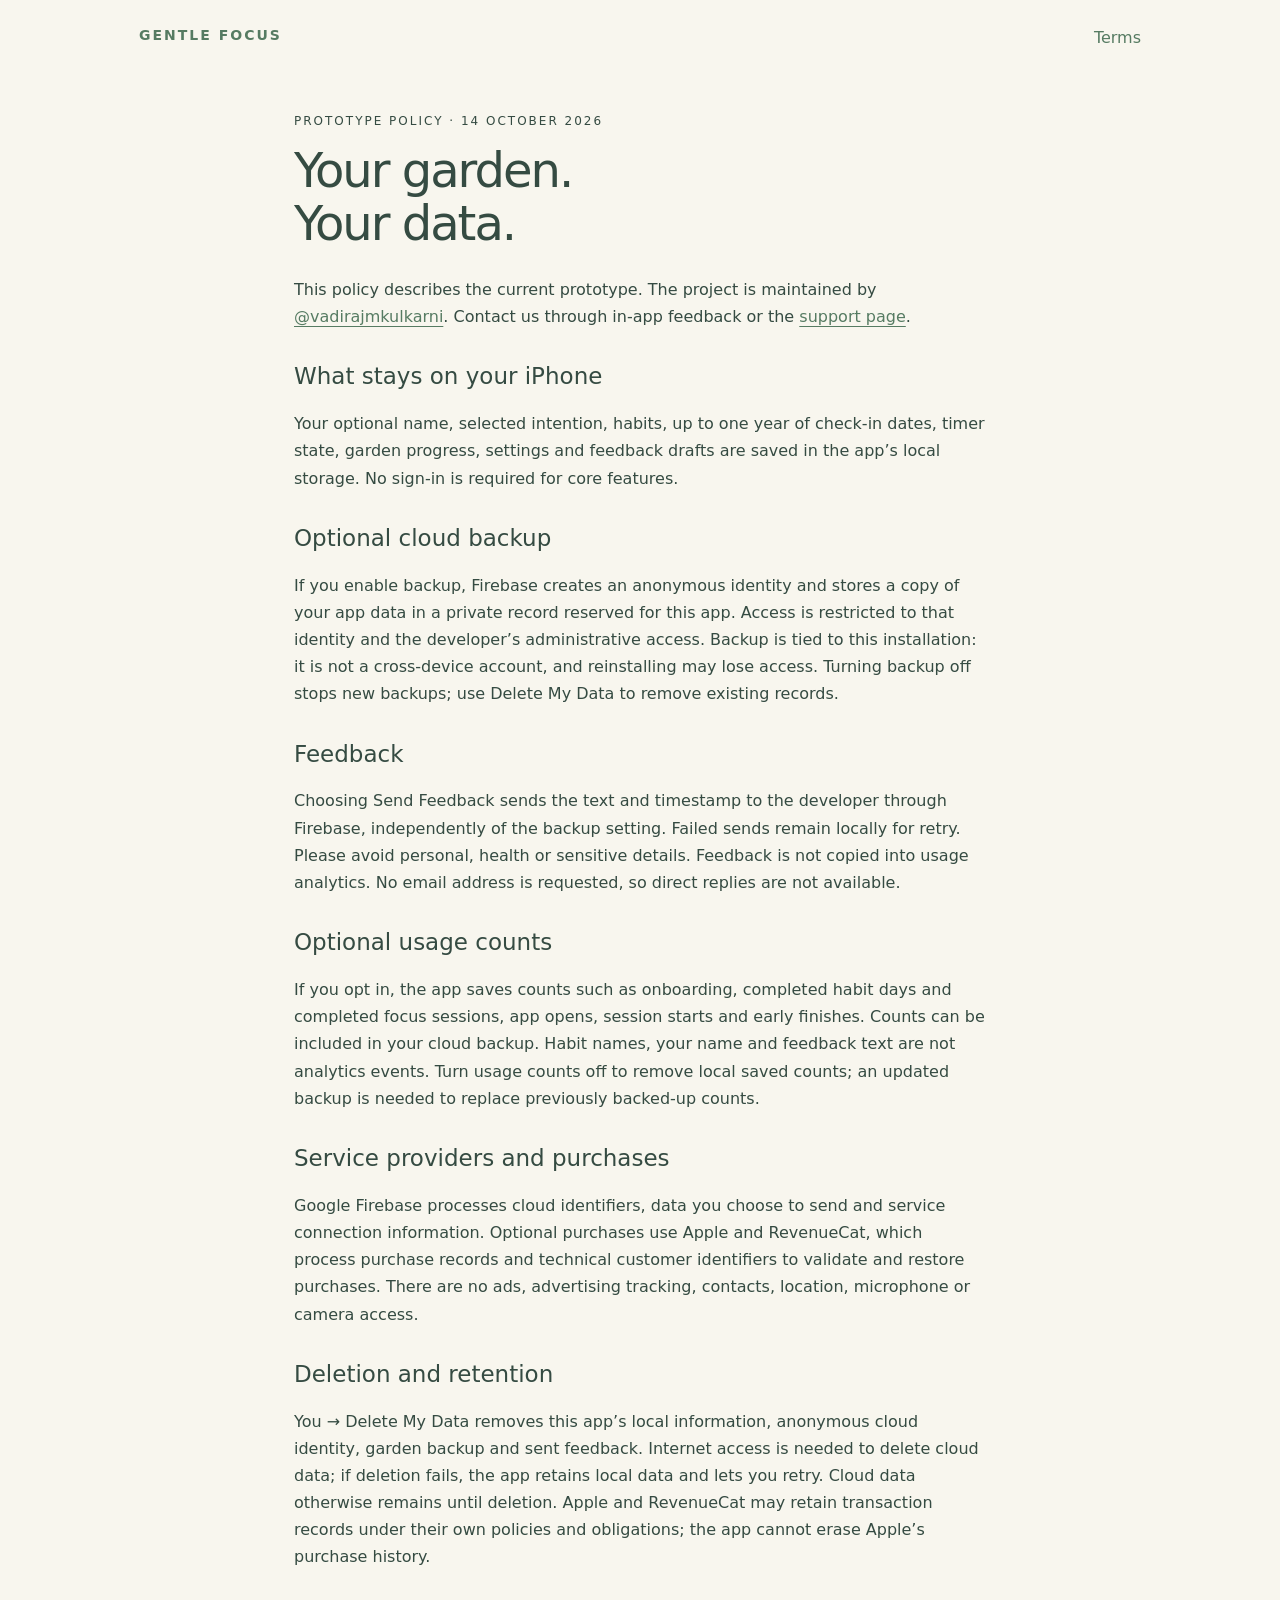
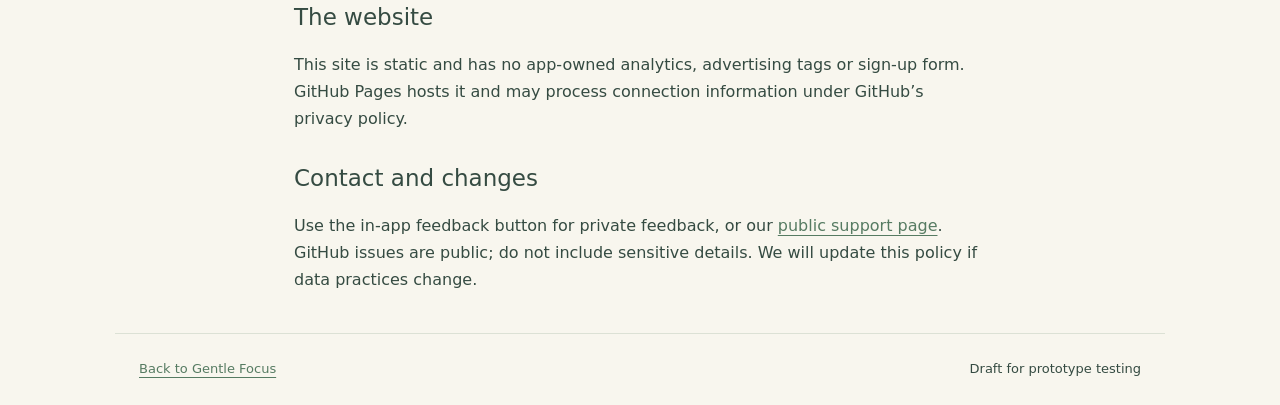
==== privacy.html @ a33cb8fe "Publish Gentle Focus app details, privacy and terms" ====
<!doctype html><html lang="en"><head><meta charset="utf-8"><meta name="viewport" content="width=device-width,initial-scale=1"><title>Privacy — Gentle Focus</title><link rel="stylesheet" href="style.css"></head><body><header><a class="brand" href="index.html">GENTLE FOCUS</a><nav><a href="terms.html">Terms</a></nav></header><main class="policy"><p class="eyebrow">Prototype policy · 14 October 2026</p><h1>Your garden.<br>Your data.</h1><p>This policy describes the current prototype. The project is maintained by <a href="https://github.com/vadirajmkulkarni">@vadirajmkulkarni</a>. Contact us through in-app feedback or the <a href="https://github.com/vadirajmkulkarni/gentle-focus-site/issues">support page</a>.</p><h2>What stays on your iPhone</h2><p>Your optional name, selected intention, habits, up to one year of check-in dates, timer state, garden progress, settings and feedback drafts are saved in the app’s local storage. No sign-in is required for core features.</p><h2>Optional cloud backup</h2><p>If you enable backup, Firebase creates an anonymous identity and stores a copy of your app data in a private record reserved for this app. Access is restricted to that identity and the developer’s administrative access. Backup is tied to this installation: it is not a cross-device account, and reinstalling may lose access. Turning backup off stops new backups; use Delete My Data to remove existing records.</p><h2>Feedback</h2><p>Choosing Send Feedback sends the text and timestamp to the developer through Firebase, independently of the backup setting. Failed sends remain locally for retry. Please avoid personal, health or sensitive details. Feedback is not copied into usage analytics. No email address is requested, so direct replies are not available.</p><h2>Optional usage counts</h2><p>If you opt in, the app saves counts such as onboarding, completed habit days and completed focus sessions, app opens, session starts and early finishes. Counts can be included in your cloud backup. Habit names, your name and feedback text are not analytics events. Turn usage counts off to remove local saved counts; an updated backup is needed to replace previously backed-up counts.</p><h2>Service providers and purchases</h2><p>Google Firebase processes cloud identifiers, data you choose to send and service connection information. Optional purchases use Apple and RevenueCat, which process purchase records and technical customer identifiers to validate and restore purchases. There are no ads, advertising tracking, contacts, location, microphone or camera access.</p><h2>Deletion and retention</h2><p>You → Delete My Data removes this app’s local information, anonymous cloud identity, garden backup and sent feedback. Internet access is needed to delete cloud data; if deletion fails, the app retains local data and lets you retry. Cloud data otherwise remains until deletion. Apple and RevenueCat may retain transaction records under their own policies and obligations; the app cannot erase Apple’s purchase history.</p><h2>The website</h2><p>This site is static and has no app-owned analytics, advertising tags or sign-up form. GitHub Pages hosts it and may process connection information under GitHub’s privacy policy.</p><h2>Contact and changes</h2><p>Use the in-app feedback button for private feedback, or our <a href="https://github.com/vadirajmkulkarni/gentle-focus-site/issues">public support page</a>. GitHub issues are public; do not include sensitive details. We will update this policy if data practices change.</p></main><footer><a href="index.html">Back to Gentle Focus</a><span>Draft for prototype testing</span></footer></body></html>
---- style.css ----
:root{color-scheme:light;--ink:#354b42;--moss:#567b62;--paper:#f8f6ee}*{box-sizing:border-box}body{margin:0;background:var(--paper);color:var(--ink);font-family:ui-sans-serif,system-ui,-apple-system,sans-serif;line-height:1.7}a{color:var(--moss);text-underline-offset:4px}header,main,footer{max-width:1050px;margin:auto;padding:24px}header{display:flex;justify-content:space-between;gap:20px;flex-wrap:wrap}header a{text-decoration:none}nav{display:flex;gap:24px;flex-wrap:wrap}.brand{font-size:14px;font-weight:700;letter-spacing:2px}.hero{padding:70px 0;display:grid;grid-template-columns:1.1fr 1fr;gap:40px;align-items:center}h1{font-size:clamp(42px,6vw,76px);line-height:1.12;letter-spacing:-2px;font-weight:500;margin:12px 0 25px}h2{font-size:30px;line-height:1.25;font-weight:500}.eyebrow{font-size:12px;letter-spacing:2px;text-transform:uppercase}.lead{font-size:20px;max-width:570px}.garden{border-radius:45% 45% 24px 24px;background:#e6ebdf;padding:20px;width:100%;aspect-ratio:1;display:grid;place-items:center}.garden svg{width:100%}.pill{display:inline-block;background:var(--moss);color:white;border-radius:30px;padding:11px 22px;text-decoration:none;margin:12px 0}.steps{display:grid;grid-template-columns:repeat(3,1fr);gap:22px;margin:30px 0 70px}.step{padding:25px;background:white;border-radius:24px}.step .number{color:var(--moss);font-size:13px}.quiet{background:#e6ebdf;border-radius:28px;padding:36px;margin-bottom:50px}.policy{max-width:740px}.policy h1{font-size:48px}.policy h2{font-size:23px;margin-top:32px}footer{border-top:1px solid #dce1d5;font-size:13px;display:flex;gap:20px;justify-content:space-between;flex-wrap:wrap}@media(max-width:650px){.hero,.steps{grid-template-columns:1fr}.hero{padding:35px 0}.garden{max-width:400px;margin:auto}.steps{gap:12px}}
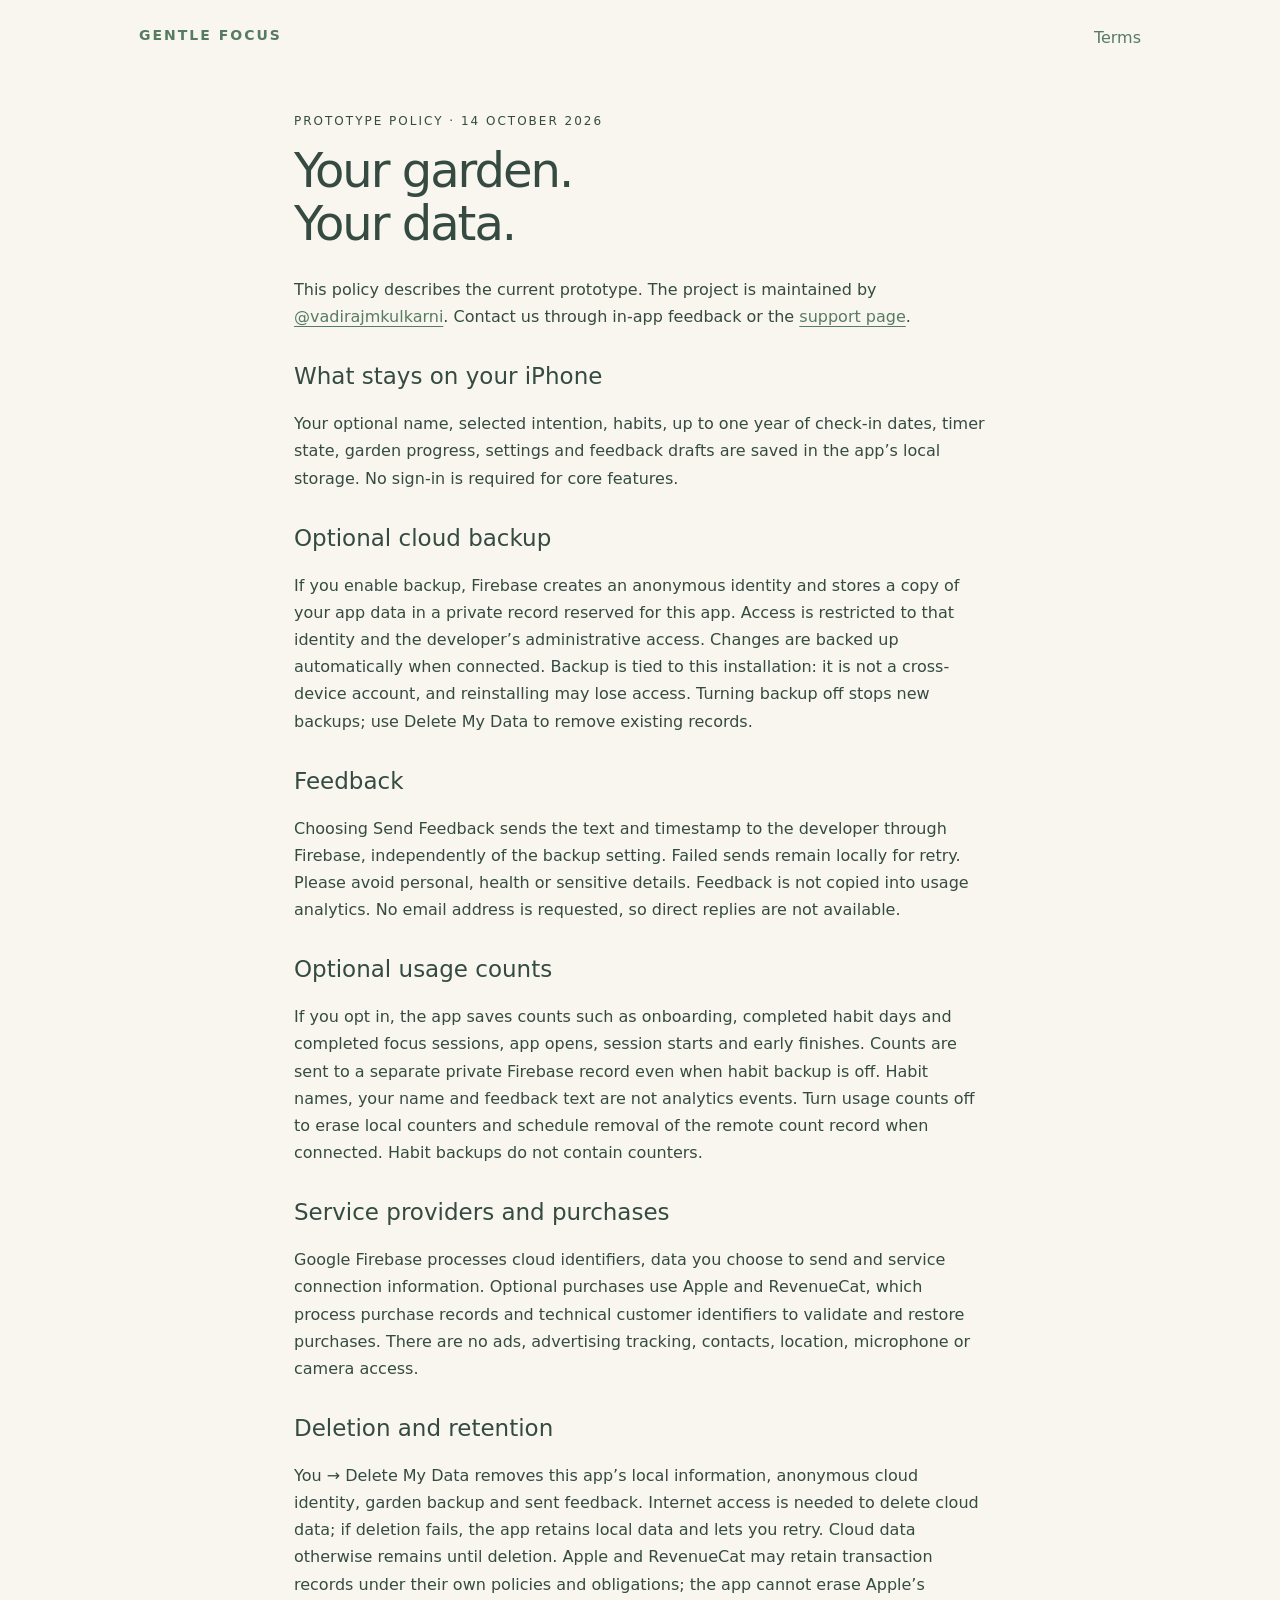
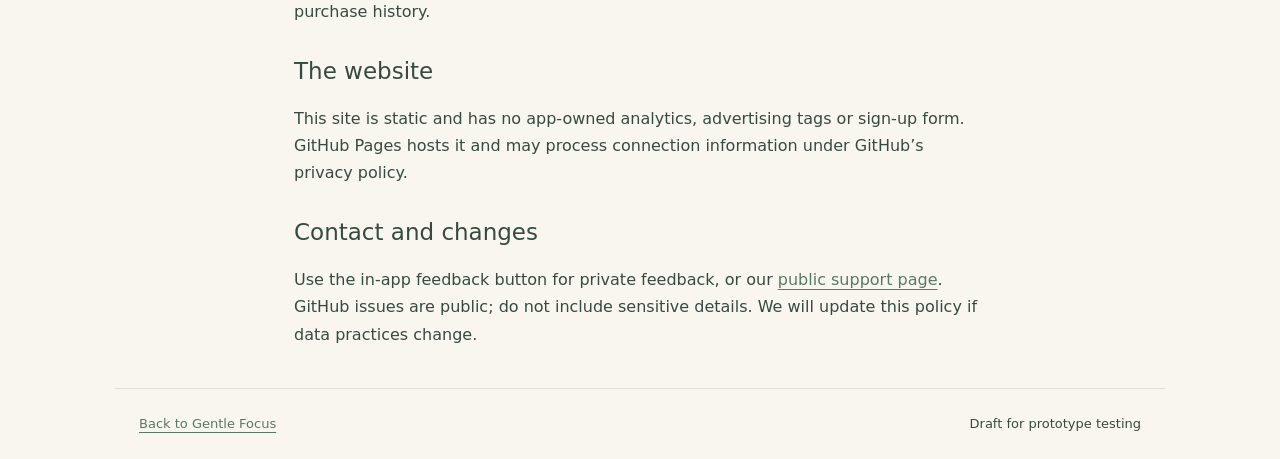
==== commit bed3707a: "Explain separate opt-in telemetry and automatic backup" ====
--- a/privacy.html
+++ b/privacy.html
@@ -1 +1 @@
-<!doctype html><html lang="en"><head><meta charset="utf-8"><meta name="viewport" content="width=device-width,initial-scale=1"><title>Privacy — Gentle Focus</title><link rel="stylesheet" href="style.css"></head><body><header><a class="brand" href="index.html">GENTLE FOCUS</a><nav><a href="terms.html">Terms</a></nav></header><main class="policy"><p class="eyebrow">Prototype policy · 14 October 2026</p><h1>Your garden.<br>Your data.</h1><p>This policy describes the current prototype. The project is maintained by <a href="https://github.com/vadirajmkulkarni">@vadirajmkulkarni</a>. Contact us through in-app feedback or the <a href="https://github.com/vadirajmkulkarni/gentle-focus-site/issues">support page</a>.</p><h2>What stays on your iPhone</h2><p>Your optional name, selected intention, habits, up to one year of check-in dates, timer state, garden progress, settings and feedback drafts are saved in the app’s local storage. No sign-in is required for core features.</p><h2>Optional cloud backup</h2><p>If you enable backup, Firebase creates an anonymous identity and stores a copy of your app data in a private record reserved for this app. Access is restricted to that identity and the developer’s administrative access. Backup is tied to this installation: it is not a cross-device account, and reinstalling may lose access. Turning backup off stops new backups; use Delete My Data to remove existing records.</p><h2>Feedback</h2><p>Choosing Send Feedback sends the text and timestamp to the developer through Firebase, independently of the backup setting. Failed sends remain locally for retry. Please avoid personal, health or sensitive details. Feedback is not copied into usage analytics. No email address is requested, so direct replies are not available.</p><h2>Optional usage counts</h2><p>If you opt in, the app saves counts such as onboarding, completed habit days and completed focus sessions, app opens, session starts and early finishes. Counts can be included in your cloud backup. Habit names, your name and feedback text are not analytics events. Turn usage counts off to remove local saved counts; an updated backup is needed to replace previously backed-up counts.</p><h2>Service providers and purchases</h2><p>Google Firebase processes cloud identifiers, data you choose to send and service connection information. Optional purchases use Apple and RevenueCat, which process purchase records and technical customer identifiers to validate and restore purchases. There are no ads, advertising tracking, contacts, location, microphone or camera access.</p><h2>Deletion and retention</h2><p>You → Delete My Data removes this app’s local information, anonymous cloud identity, garden backup and sent feedback. Internet access is needed to delete cloud data; if deletion fails, the app retains local data and lets you retry. Cloud data otherwise remains until deletion. Apple and RevenueCat may retain transaction records under their own policies and obligations; the app cannot erase Apple’s purchase history.</p><h2>The website</h2><p>This site is static and has no app-owned analytics, advertising tags or sign-up form. GitHub Pages hosts it and may process connection information under GitHub’s privacy policy.</p><h2>Contact and changes</h2><p>Use the in-app feedback button for private feedback, or our <a href="https://github.com/vadirajmkulkarni/gentle-focus-site/issues">public support page</a>. GitHub issues are public; do not include sensitive details. We will update this policy if data practices change.</p></main><footer><a href="index.html">Back to Gentle Focus</a><span>Draft for prototype testing</span></footer></body></html>
+<!doctype html><html lang="en"><head><meta charset="utf-8"><meta name="viewport" content="width=device-width,initial-scale=1"><title>Privacy — Gentle Focus</title><link rel="stylesheet" href="style.css"></head><body><header><a class="brand" href="index.html">GENTLE FOCUS</a><nav><a href="terms.html">Terms</a></nav></header><main class="policy"><p class="eyebrow">Prototype policy · 14 October 2026</p><h1>Your garden.<br>Your data.</h1><p>This policy describes the current prototype. The project is maintained by <a href="https://github.com/vadirajmkulkarni">@vadirajmkulkarni</a>. Contact us through in-app feedback or the <a href="https://github.com/vadirajmkulkarni/gentle-focus-site/issues">support page</a>.</p><h2>What stays on your iPhone</h2><p>Your optional name, selected intention, habits, up to one year of check-in dates, timer state, garden progress, settings and feedback drafts are saved in the app’s local storage. No sign-in is required for core features.</p><h2>Optional cloud backup</h2><p>If you enable backup, Firebase creates an anonymous identity and stores a copy of your app data in a private record reserved for this app. Access is restricted to that identity and the developer’s administrative access. Changes are backed up automatically when connected. Backup is tied to this installation: it is not a cross-device account, and reinstalling may lose access. Turning backup off stops new backups; use Delete My Data to remove existing records.</p><h2>Feedback</h2><p>Choosing Send Feedback sends the text and timestamp to the developer through Firebase, independently of the backup setting. Failed sends remain locally for retry. Please avoid personal, health or sensitive details. Feedback is not copied into usage analytics. No email address is requested, so direct replies are not available.</p><h2>Optional usage counts</h2><p>If you opt in, the app saves counts such as onboarding, completed habit days and completed focus sessions, app opens, session starts and early finishes. Counts are sent to a separate private Firebase record even when habit backup is off. Habit names, your name and feedback text are not analytics events. Turn usage counts off to erase local counters and schedule removal of the remote count record when connected. Habit backups do not contain counters.</p><h2>Service providers and purchases</h2><p>Google Firebase processes cloud identifiers, data you choose to send and service connection information. Optional purchases use Apple and RevenueCat, which process purchase records and technical customer identifiers to validate and restore purchases. There are no ads, advertising tracking, contacts, location, microphone or camera access.</p><h2>Deletion and retention</h2><p>You → Delete My Data removes this app’s local information, anonymous cloud identity, garden backup and sent feedback. Internet access is needed to delete cloud data; if deletion fails, the app retains local data and lets you retry. Cloud data otherwise remains until deletion. Apple and RevenueCat may retain transaction records under their own policies and obligations; the app cannot erase Apple’s purchase history.</p><h2>The website</h2><p>This site is static and has no app-owned analytics, advertising tags or sign-up form. GitHub Pages hosts it and may process connection information under GitHub’s privacy policy.</p><h2>Contact and changes</h2><p>Use the in-app feedback button for private feedback, or our <a href="https://github.com/vadirajmkulkarni/gentle-focus-site/issues">public support page</a>. GitHub issues are public; do not include sensitive details. We will update this policy if data practices change.</p></main><footer><a href="index.html">Back to Gentle Focus</a><span>Draft for prototype testing</span></footer></body></html>
